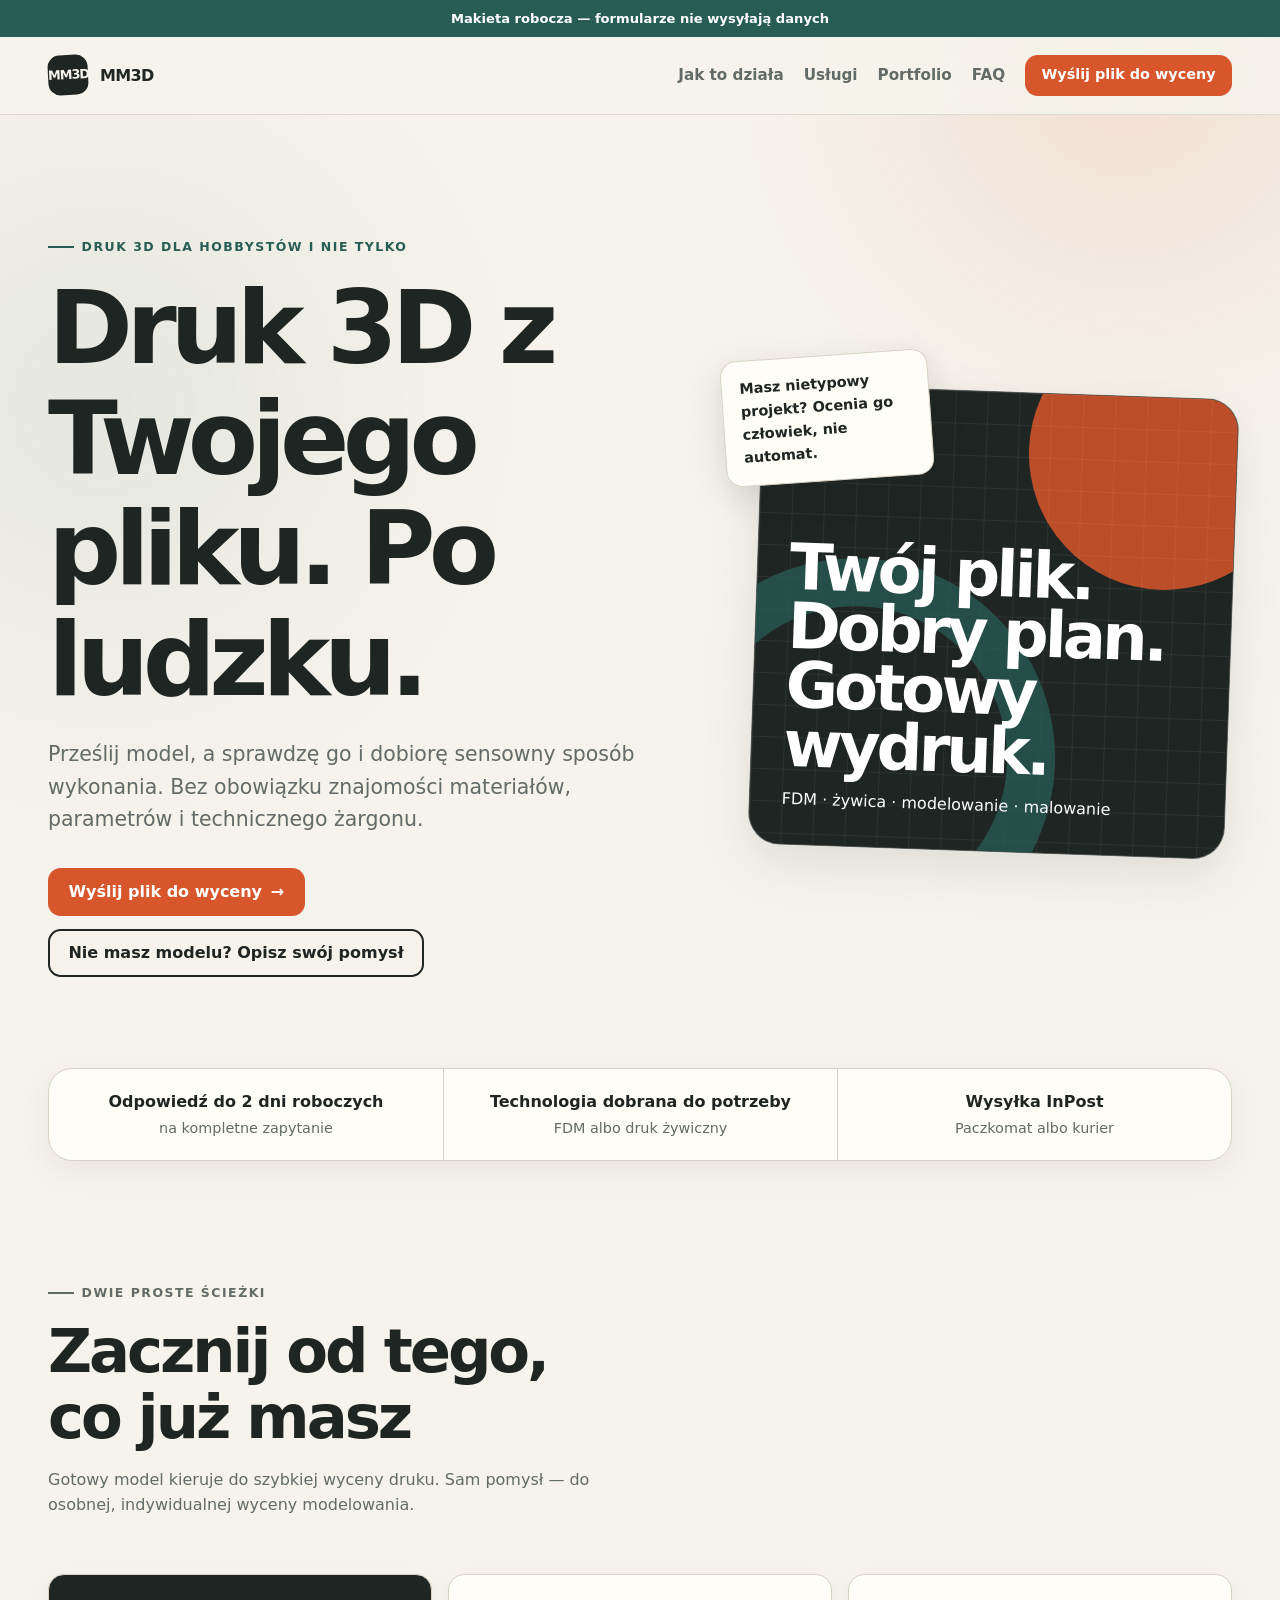
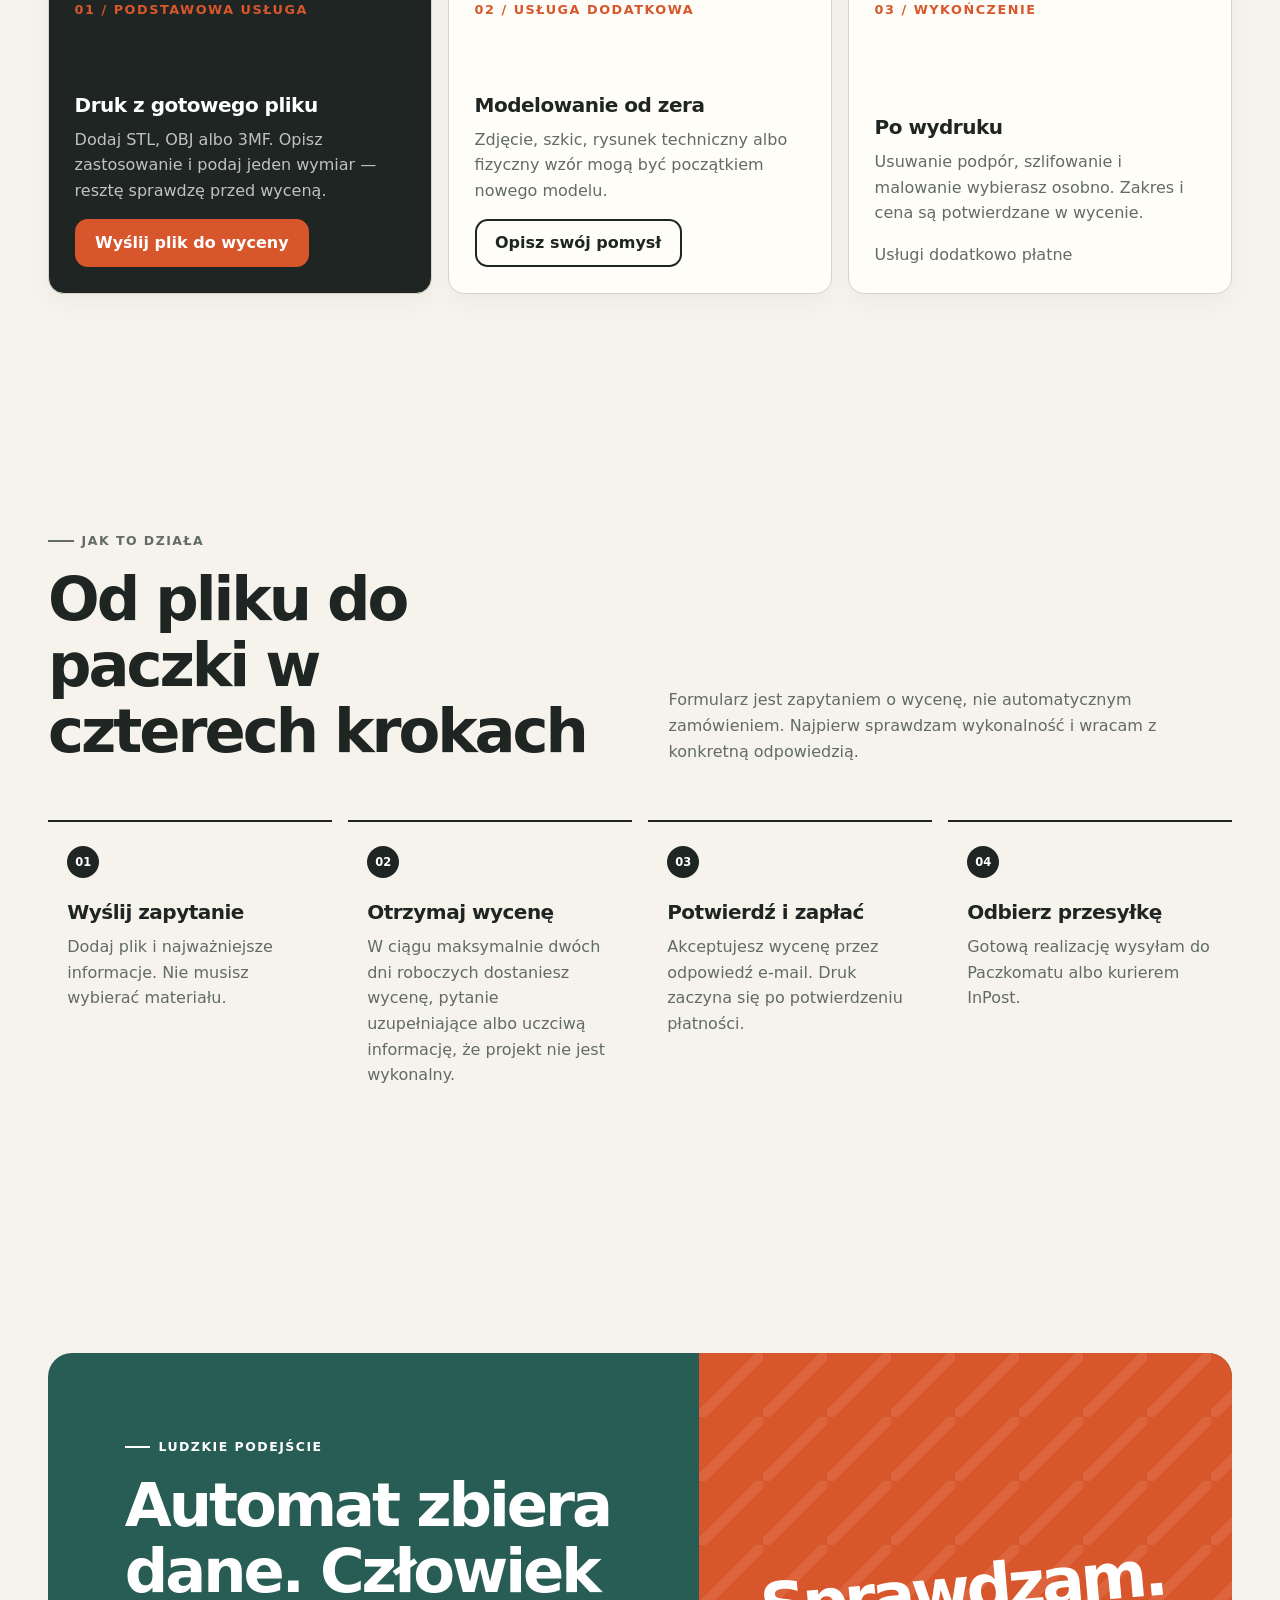
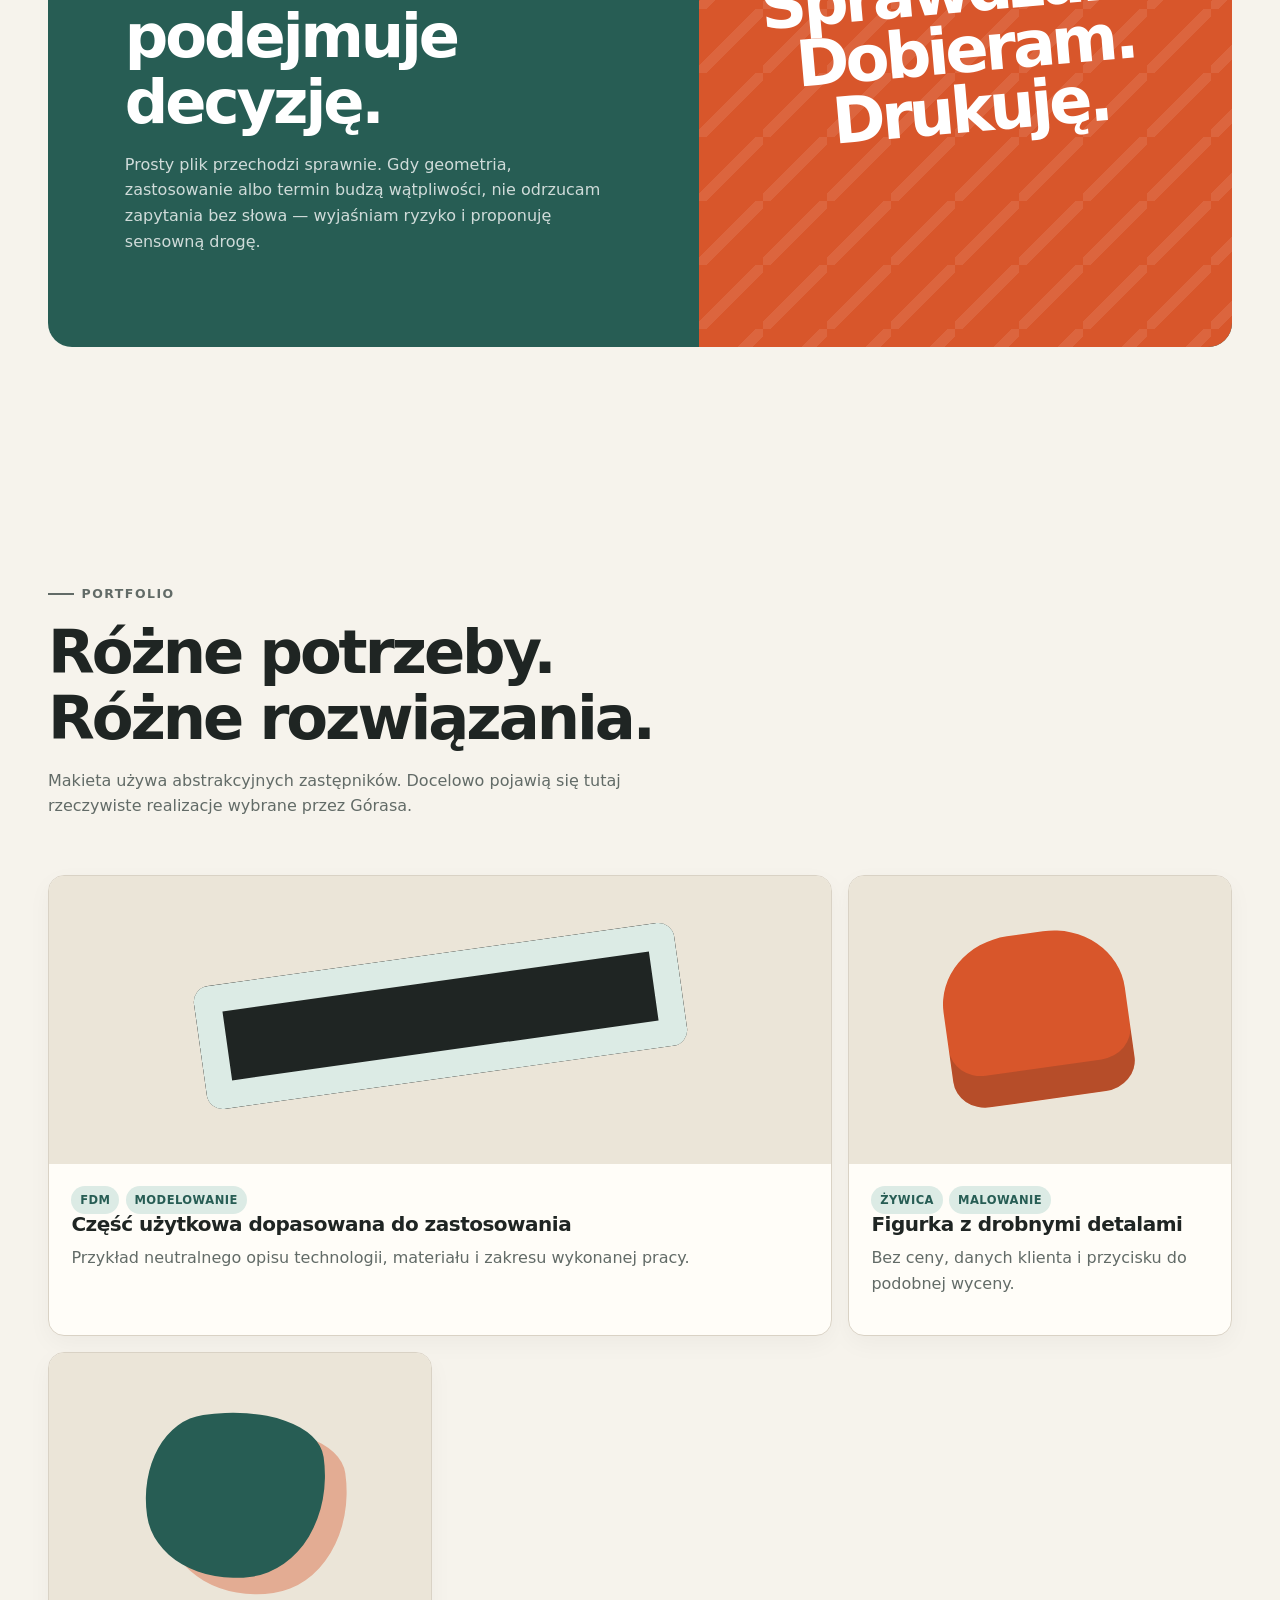
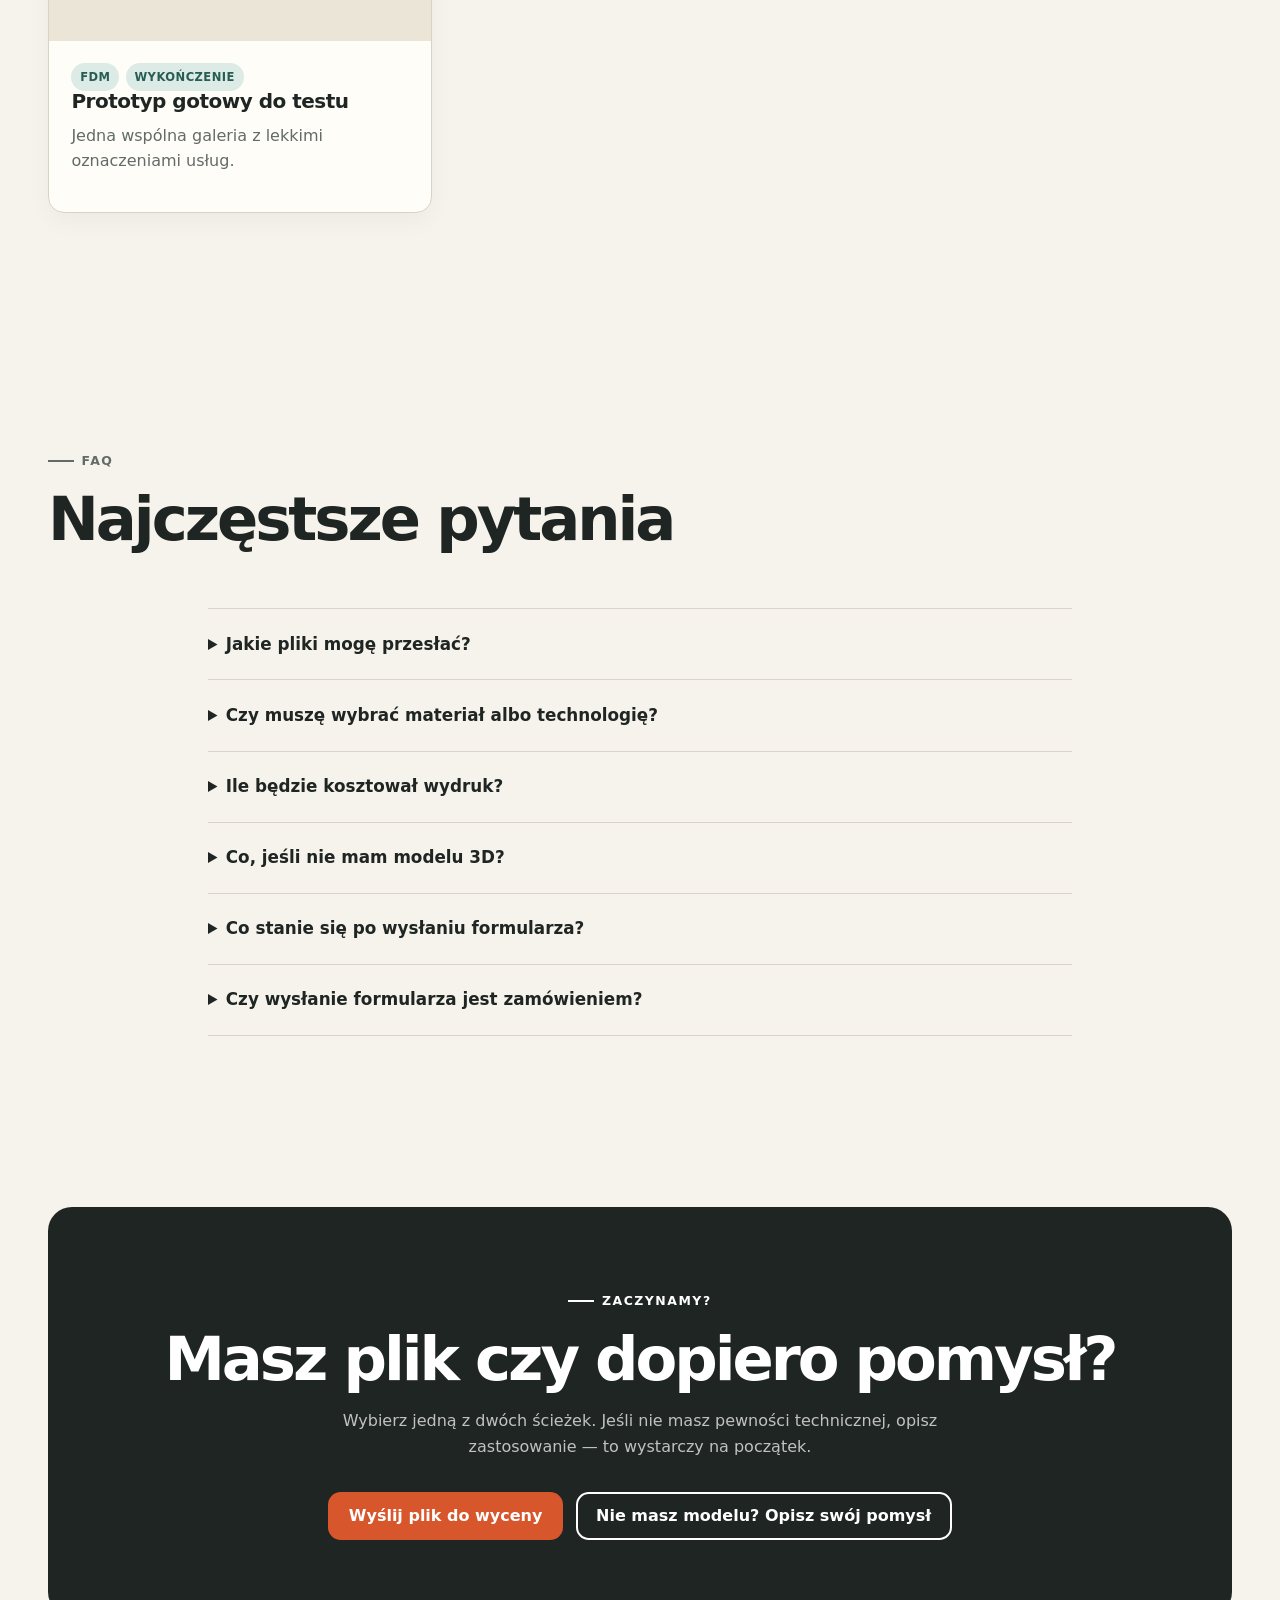
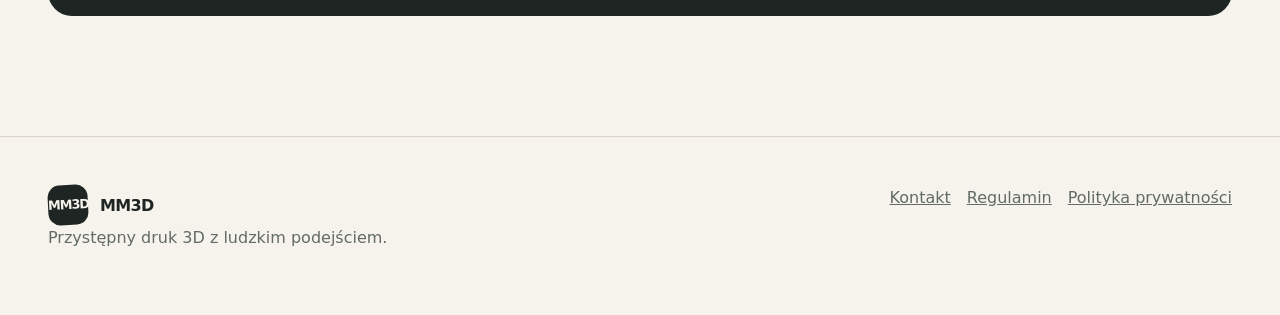
==== prototype/index.html @ 3cea1b80 "Complete business handoff and first website prototype" ====
<!doctype html>
<html lang="pl">
  <head>
    <meta charset="utf-8">
    <meta name="viewport" content="width=device-width, initial-scale=1">
    <meta name="description" content="MM3D — przystępny druk 3D z Twojego pliku i modelowanie od zera.">
    <title>MM3D — druk 3D po ludzku</title>
    <link rel="icon" href="favicon.svg" type="image/svg+xml">
    <link rel="stylesheet" href="styles.css">
    <script src="app.js" defer></script>
  </head>
  <body>
    <a class="skip-link" href="#main">Przejdź do treści</a>
    <div class="prototype-banner">Makieta robocza — formularze nie wysyłają danych</div>

    <header class="site-header">
      <div class="nav-shell">
        <a class="brand" href="index.html" aria-label="MM3D — strona główna">
          <span class="brand-mark" aria-hidden="true">MM3D</span>
          <span>MM3D</span>
        </a>
        <button class="menu-button" type="button" aria-expanded="false" aria-controls="main-nav" data-menu-button>Menu</button>
        <nav class="nav-links" id="main-nav" aria-label="Główna nawigacja" data-nav>
          <a href="#jak-to-dziala">Jak to działa</a>
          <a href="#uslugi">Usługi</a>
          <a href="#portfolio">Portfolio</a>
          <a href="#faq">FAQ</a>
          <a class="button small" href="wycena-druku.html">Wyślij plik do wyceny</a>
        </nav>
      </div>
    </header>

    <main id="main">
      <section class="hero">
        <div>
          <p class="eyebrow">Druk 3D dla hobbystów i nie tylko</p>
          <h1>Druk 3D z Twojego pliku. Po ludzku.</h1>
          <p class="lead">Prześlij model, a sprawdzę go i dobiorę sensowny sposób wykonania. Bez obowiązku znajomości materiałów, parametrów i technicznego żargonu.</p>
          <div class="actions">
            <a class="button" href="wycena-druku.html">Wyślij plik do wyceny <span aria-hidden="true">→</span></a>
            <a class="button secondary" href="modelowanie.html">Nie masz modelu? Opisz swój pomysł</a>
          </div>
        </div>
        <div class="hero-art" aria-label="Dekoracyjna ilustracja symbolizująca druk 3D">
          <div class="floating-note">Masz nietypowy projekt? Ocenia go człowiek, nie automat.</div>
          <div class="machine-card">
            <div class="machine-grid"></div>
            <div class="machine-copy">
              <strong>Twój plik. Dobry plan. Gotowy wydruk.</strong>
              <span>FDM · żywica · modelowanie · malowanie</span>
            </div>
          </div>
        </div>
      </section>

      <div class="trust-row" aria-label="Najważniejsze informacje">
        <div class="trust-item"><strong>Odpowiedź do 2 dni roboczych</strong><span>na kompletne zapytanie</span></div>
        <div class="trust-item"><strong>Technologia dobrana do potrzeby</strong><span>FDM albo druk żywiczny</span></div>
        <div class="trust-item"><strong>Wysyłka InPost</strong><span>Paczkomat albo kurier</span></div>
      </div>

      <section class="section" id="uslugi">
        <div class="section-head">
          <div>
            <p class="eyebrow">Dwie proste ścieżki</p>
            <h2>Zacznij od tego, co już masz</h2>
            <p>Gotowy model kieruje do szybkiej wyceny druku. Sam pomysł — do osobnej, indywidualnej wyceny modelowania.</p>
          </div>
        </div>
        <div class="grid-3">
          <article class="card service-card primary">
            <span class="service-number">01 / PODSTAWOWA USŁUGA</span>
            <div>
              <h3>Druk z gotowego pliku</h3>
              <p>Dodaj STL, OBJ albo 3MF. Opisz zastosowanie i podaj jeden wymiar — resztę sprawdzę przed wyceną.</p>
              <a class="button" href="wycena-druku.html">Wyślij plik do wyceny</a>
            </div>
          </article>
          <article class="card service-card">
            <span class="service-number">02 / USŁUGA DODATKOWA</span>
            <div>
              <h3>Modelowanie od zera</h3>
              <p>Zdjęcie, szkic, rysunek techniczny albo fizyczny wzór mogą być początkiem nowego modelu.</p>
              <a class="button secondary" href="modelowanie.html">Opisz swój pomysł</a>
            </div>
          </article>
          <article class="card service-card">
            <span class="service-number">03 / WYKOŃCZENIE</span>
            <div>
              <h3>Po wydruku</h3>
              <p>Usuwanie podpór, szlifowanie i malowanie wybierasz osobno. Zakres i cena są potwierdzane w wycenie.</p>
              <span class="muted">Usługi dodatkowo płatne</span>
            </div>
          </article>
        </div>
      </section>

      <section class="section" id="jak-to-dziala">
        <div class="section-head">
          <div>
            <p class="eyebrow">Jak to działa</p>
            <h2>Od pliku do paczki w czterech krokach</h2>
          </div>
          <p>Formularz jest zapytaniem o wycenę, nie automatycznym zamówieniem. Najpierw sprawdzam wykonalność i wracam z konkretną odpowiedzią.</p>
        </div>
        <div class="grid-4 steps">
          <article class="step"><h3>Wyślij zapytanie</h3><p>Dodaj plik i najważniejsze informacje. Nie musisz wybierać materiału.</p></article>
          <article class="step"><h3>Otrzymaj wycenę</h3><p>W ciągu maksymalnie dwóch dni roboczych dostaniesz wycenę, pytanie uzupełniające albo uczciwą informację, że projekt nie jest wykonalny.</p></article>
          <article class="step"><h3>Potwierdź i zapłać</h3><p>Akceptujesz wycenę przez odpowiedź e-mail. Druk zaczyna się po potwierdzeniu płatności.</p></article>
          <article class="step"><h3>Odbierz przesyłkę</h3><p>Gotową realizację wysyłam do Paczkomatu albo kurierem InPost.</p></article>
        </div>
      </section>

      <section class="section">
        <div class="human-panel">
          <div class="human-copy">
            <p class="eyebrow" style="color:#fff">Ludzkie podejście</p>
            <h2>Automat zbiera dane. Człowiek podejmuje decyzję.</h2>
            <p>Prosty plik przechodzi sprawnie. Gdy geometria, zastosowanie albo termin budzą wątpliwości, nie odrzucam zapytania bez słowa — wyjaśniam ryzyko i proponuję sensowną drogę.</p>
          </div>
          <div class="human-side" aria-hidden="true"><span>Sprawdzam. Dobieram. Drukuję.</span></div>
        </div>
      </section>

      <section class="section" id="portfolio">
        <div class="section-head">
          <div>
            <p class="eyebrow">Portfolio</p>
            <h2>Różne potrzeby. Różne rozwiązania.</h2>
            <p>Makieta używa abstrakcyjnych zastępników. Docelowo pojawią się tutaj rzeczywiste realizacje wybrane przez Górasa.</p>
          </div>
        </div>
        <div class="portfolio-grid">
          <article class="card portfolio-card wide">
            <div class="portfolio-visual utility" role="img" aria-label="Miejsce na zdjęcie części użytkowej"></div>
            <div class="card-body"><div class="tag-list"><span class="tag">FDM</span><span class="tag">Modelowanie</span></div><h3>Część użytkowa dopasowana do zastosowania</h3><p class="muted">Przykład neutralnego opisu technologii, materiału i zakresu wykonanej pracy.</p></div>
          </article>
          <article class="card portfolio-card">
            <div class="portfolio-visual resin" role="img" aria-label="Miejsce na zdjęcie figurki żywicznej"></div>
            <div class="card-body"><div class="tag-list"><span class="tag">Żywica</span><span class="tag">Malowanie</span></div><h3>Figurka z drobnymi detalami</h3><p class="muted">Bez ceny, danych klienta i przycisku do podobnej wyceny.</p></div>
          </article>
          <article class="card portfolio-card">
            <div class="portfolio-visual" role="img" aria-label="Miejsce na zdjęcie wydruku FDM"></div>
            <div class="card-body"><div class="tag-list"><span class="tag">FDM</span><span class="tag">Wykończenie</span></div><h3>Prototyp gotowy do testu</h3><p class="muted">Jedna wspólna galeria z lekkimi oznaczeniami usług.</p></div>
          </article>
        </div>
      </section>

      <section class="section" id="faq">
        <div class="section-head">
          <div><p class="eyebrow">FAQ</p><h2>Najczęstsze pytania</h2></div>
        </div>
        <div class="faq-list">
          <details><summary>Jakie pliki mogę przesłać?</summary><p>W pierwszej wersji: STL, OBJ i 3MF. Kilka plików może tworzyć jeden powiązany komplet. Niezależne modele wymagają osobnych zapytań.</p></details>
          <details><summary>Czy muszę wybrać materiał albo technologię?</summary><p>Nie. Opisz zastosowanie i warunki użytkowania, a MM3D dobierze odpowiednią technologię i materiał. Jeśli masz preferencję FDM albo druku żywicznego, możesz ją zaznaczyć.</p></details>
          <details><summary>Ile będzie kosztował wydruk?</summary><p>Każdy model wymaga oceny geometrii, wielkości, liczby sztuk i oczekiwanego wykończenia. Dlatego cena pojawia się dopiero w indywidualnej wycenie.</p></details>
          <details><summary>Co, jeśli nie mam modelu 3D?</summary><p>Skorzystaj z osobnego formularza „Nie masz modelu? Opisz swój pomysł”. Możesz dodać zdjęcia, szkice, rysunki techniczne lub zgłosić fizyczny przedmiot do pomiarów.</p></details>
          <details><summary>Co stanie się po wysłaniu formularza?</summary><p>Otrzymasz e-mail z numerem sprawy i podsumowaniem. MM3D odpowie na kompletne zapytanie maksymalnie w ciągu dwóch dni roboczych.</p></details>
          <details><summary>Czy wysłanie formularza jest zamówieniem?</summary><p>Nie. To zapytanie ofertowe. Zamówienie powstaje dopiero po otrzymaniu wyceny, jej jednoznacznej akceptacji i potwierdzeniu przez MM3D.</p></details>
        </div>
      </section>

      <section class="section compact">
        <div class="cta-panel">
          <p class="eyebrow" style="color:#fff">Zaczynamy?</p>
          <h2>Masz plik czy dopiero pomysł?</h2>
          <p>Wybierz jedną z dwóch ścieżek. Jeśli nie masz pewności technicznej, opisz zastosowanie — to wystarczy na początek.</p>
          <div class="actions">
            <a class="button" href="wycena-druku.html">Wyślij plik do wyceny</a>
            <a class="button secondary" href="modelowanie.html">Nie masz modelu? Opisz swój pomysł</a>
          </div>
        </div>
      </section>
    </main>

    <footer class="site-footer">
      <div class="footer-shell">
        <div><a class="brand" href="index.html"><span class="brand-mark" aria-hidden="true">MM3D</span><span>MM3D</span></a><p class="muted">Przystępny druk 3D z ludzkim podejściem.</p></div>
        <div class="footer-links"><a href="#">Kontakt</a><a href="#">Regulamin</a><a href="#">Polityka prywatności</a></div>
      </div>
    </footer>
  </body>
</html>
---- prototype/styles.css ----
:root {
  color-scheme: light;
  --ink: #1f2523;
  --muted: #626b67;
  --paper: #f6f3ec;
  --surface: #fffdf8;
  --surface-strong: #ebe5d8;
  --line: #d9d2c5;
  --brand: #d8562b;
  --brand-dark: #9f3718;
  --accent: #275d54;
  --accent-soft: #dcebe5;
  --focus: #1167d8;
  --danger: #a72c28;
  --shadow: 0 18px 50px rgb(31 37 35 / 10%);
  --radius-sm: 0.65rem;
  --radius: 1rem;
  --radius-lg: 1.5rem;
  --max: 74rem;
}

* {
  box-sizing: border-box;
}

html {
  scroll-behavior: smooth;
}

body {
  margin: 0;
  background: var(--paper);
  color: var(--ink);
  font-family: Inter, ui-sans-serif, system-ui, -apple-system, BlinkMacSystemFont, "Segoe UI", sans-serif;
  line-height: 1.6;
}

body::before {
  position: fixed;
  inset: 0;
  z-index: -1;
  background:
    radial-gradient(circle at 88% 8%, rgb(216 86 43 / 12%), transparent 24rem),
    radial-gradient(circle at 8% 45%, rgb(39 93 84 / 8%), transparent 26rem);
  content: "";
  pointer-events: none;
}

a {
  color: inherit;
}

img,
svg {
  display: block;
  max-width: 100%;
}

button,
input,
select,
textarea {
  font: inherit;
}

:focus-visible {
  outline: 3px solid var(--focus);
  outline-offset: 3px;
}

.skip-link {
  position: fixed;
  top: 0.75rem;
  left: 0.75rem;
  z-index: 100;
  padding: 0.7rem 1rem;
  border-radius: var(--radius-sm);
  background: var(--ink);
  color: white;
  transform: translateY(-160%);
}

.skip-link:focus {
  transform: translateY(0);
}

.site-header {
  position: sticky;
  top: 0;
  z-index: 20;
  border-bottom: 1px solid rgb(217 210 197 / 80%);
  background: rgb(246 243 236 / 92%);
  backdrop-filter: blur(12px);
}

.nav-shell,
.section,
.hero,
.footer-shell {
  width: min(calc(100% - 2rem), var(--max));
  margin-inline: auto;
}

.nav-shell {
  display: flex;
  min-height: 4.8rem;
  align-items: center;
  justify-content: space-between;
  gap: 1.2rem;
}

.brand {
  display: inline-flex;
  align-items: center;
  gap: 0.75rem;
  color: var(--ink);
  font-weight: 900;
  letter-spacing: -0.04em;
  text-decoration: none;
}

.brand-mark {
  display: grid;
  width: 2.5rem;
  height: 2.5rem;
  place-items: center;
  border-radius: 0.75rem;
  background: var(--ink);
  color: var(--paper);
  font-size: 0.8rem;
  letter-spacing: -0.08em;
  transform: rotate(-3deg);
}

.nav-links {
  display: flex;
  align-items: center;
  gap: 1.25rem;
}

.nav-links a:not(.button) {
  color: var(--muted);
  font-size: 0.95rem;
  font-weight: 700;
  text-decoration: none;
}

.nav-links a:hover {
  color: var(--ink);
}

.menu-button {
  display: none;
  min-width: 2.8rem;
  min-height: 2.8rem;
  border: 1px solid var(--line);
  border-radius: var(--radius-sm);
  background: var(--surface);
  color: var(--ink);
  font-weight: 800;
}

.hero {
  display: grid;
  min-height: 40rem;
  align-items: center;
  grid-template-columns: minmax(0, 1.08fr) minmax(19rem, 0.92fr);
  gap: clamp(2rem, 6vw, 6rem);
  padding-block: clamp(4rem, 9vw, 7.5rem);
}

.eyebrow {
  display: inline-flex;
  align-items: center;
  gap: 0.5rem;
  margin: 0 0 1rem;
  color: var(--accent);
  font-size: 0.78rem;
  font-weight: 900;
  letter-spacing: 0.12em;
  text-transform: uppercase;
}

.eyebrow::before {
  width: 1.6rem;
  height: 2px;
  background: currentColor;
  content: "";
}

h1,
h2,
h3,
p {
  margin-top: 0;
}

h1,
h2,
h3 {
  line-height: 1.08;
  text-wrap: balance;
}

h1 {
  max-width: 12ch;
  margin-bottom: 1.4rem;
  font-size: clamp(3rem, 8vw, 6.4rem);
  letter-spacing: -0.065em;
}

h2 {
  margin-bottom: 1rem;
  font-size: clamp(2rem, 4.8vw, 3.8rem);
  letter-spacing: -0.05em;
}

h3 {
  margin-bottom: 0.65rem;
  font-size: 1.25rem;
  letter-spacing: -0.025em;
}

.lead {
  max-width: 42rem;
  color: var(--muted);
  font-size: clamp(1.05rem, 2vw, 1.28rem);
}

.actions {
  display: flex;
  flex-wrap: wrap;
  gap: 0.8rem;
  margin-top: 2rem;
}

.button {
  display: inline-flex;
  min-height: 3rem;
  align-items: center;
  justify-content: center;
  gap: 0.55rem;
  padding: 0.78rem 1.15rem;
  border: 2px solid transparent;
  border-radius: 0.8rem;
  background: var(--brand);
  color: white;
  font-weight: 850;
  line-height: 1.1;
  text-align: center;
  text-decoration: none;
  transition: transform 160ms ease, background 160ms ease;
}

.button:hover {
  background: var(--brand-dark);
  transform: translateY(-2px);
}

.button.secondary {
  border-color: var(--ink);
  background: transparent;
  color: var(--ink);
}

.button.secondary:hover {
  background: var(--ink);
  color: white;
}

.button.small {
  min-height: 2.6rem;
  padding: 0.65rem 0.9rem;
  font-size: 0.9rem;
}

.hero-art {
  position: relative;
  min-height: 31rem;
}

.machine-card {
  position: absolute;
  inset: 2.2rem 0 0 2rem;
  overflow: hidden;
  border: 1px solid rgb(255 255 255 / 30%);
  border-radius: 2rem;
  background: var(--ink);
  box-shadow: var(--shadow);
  color: white;
  transform: rotate(2deg);
}

.machine-card::before,
.machine-card::after {
  position: absolute;
  border-radius: 50%;
  content: "";
}

.machine-card::before {
  top: -5rem;
  right: -4rem;
  width: 17rem;
  height: 17rem;
  background: var(--brand);
  opacity: 0.85;
}

.machine-card::after {
  bottom: -7rem;
  left: -6rem;
  width: 19rem;
  height: 19rem;
  border: 3rem solid var(--accent);
  opacity: 0.75;
}

.machine-grid {
  position: absolute;
  inset: 0;
  background-image:
    linear-gradient(rgb(255 255 255 / 6%) 1px, transparent 1px),
    linear-gradient(90deg, rgb(255 255 255 / 6%) 1px, transparent 1px);
  background-size: 2rem 2rem;
}

.machine-copy {
  position: absolute;
  right: 2rem;
  bottom: 2rem;
  left: 2rem;
  z-index: 2;
}

.machine-copy strong {
  display: block;
  max-width: 9ch;
  margin-bottom: 0.8rem;
  font-size: clamp(2rem, 5vw, 4.2rem);
  line-height: 0.92;
  letter-spacing: -0.06em;
}

.floating-note {
  position: absolute;
  top: 0;
  left: 0;
  z-index: 3;
  max-width: 13rem;
  padding: 1rem 1.1rem;
  border: 1px solid var(--line);
  border-radius: var(--radius);
  background: var(--surface);
  box-shadow: 0 12px 35px rgb(31 37 35 / 14%);
  font-size: 0.9rem;
  font-weight: 800;
  transform: rotate(-4deg);
}

.trust-row {
  display: grid;
  width: min(calc(100% - 2rem), var(--max));
  margin: -1.5rem auto 0;
  border: 1px solid var(--line);
  border-radius: var(--radius-lg);
  background: var(--surface);
  box-shadow: 0 10px 30px rgb(31 37 35 / 6%);
  grid-template-columns: repeat(3, 1fr);
}

.trust-item {
  padding: 1.25rem 1.5rem;
  text-align: center;
}

.trust-item + .trust-item {
  border-left: 1px solid var(--line);
}

.trust-item strong {
  display: block;
}

.trust-item span {
  color: var(--muted);
  font-size: 0.9rem;
}

.section {
  padding-block: clamp(4.5rem, 9vw, 8rem);
}

.section.compact {
  padding-block: 3.5rem;
}

.section-head {
  display: flex;
  align-items: end;
  justify-content: space-between;
  gap: 2rem;
  margin-bottom: 2.5rem;
}

.section-head > div {
  max-width: 48rem;
}

.section-head p {
  max-width: 37rem;
  color: var(--muted);
}

.grid-2,
.grid-3,
.grid-4 {
  display: grid;
  gap: 1rem;
}

.grid-2 {
  grid-template-columns: repeat(2, minmax(0, 1fr));
}

.grid-3 {
  grid-template-columns: repeat(3, minmax(0, 1fr));
}

.grid-4 {
  grid-template-columns: repeat(4, minmax(0, 1fr));
}

.card {
  border: 1px solid var(--line);
  border-radius: var(--radius);
  background: var(--surface);
  box-shadow: 0 8px 25px rgb(31 37 35 / 4%);
}

.card-body {
  padding: 1.4rem;
}

.service-card {
  display: flex;
  min-height: 20rem;
  flex-direction: column;
  justify-content: space-between;
  padding: 1.6rem;
}

.service-card.primary {
  background: var(--ink);
  color: white;
}

.service-card p {
  color: var(--muted);
}

.service-card.primary p {
  color: rgb(255 255 255 / 72%);
}

.service-number {
  color: var(--brand);
  font-size: 0.8rem;
  font-weight: 900;
  letter-spacing: 0.12em;
}

.steps {
  counter-reset: steps;
}

.step {
  position: relative;
  padding: 1.5rem 1.2rem 1.2rem;
  border-top: 2px solid var(--ink);
  counter-increment: steps;
}

.step::before {
  display: grid;
  width: 2rem;
  height: 2rem;
  margin-bottom: 1.5rem;
  place-items: center;
  border-radius: 50%;
  background: var(--ink);
  color: white;
  content: counter(steps, decimal-leading-zero);
  font-size: 0.72rem;
  font-weight: 900;
}

.step p,
.muted {
  color: var(--muted);
}

.human-panel {
  display: grid;
  overflow: hidden;
  border-radius: var(--radius-lg);
  background: var(--accent);
  color: white;
  grid-template-columns: 1.1fr 0.9fr;
}

.human-copy {
  padding: clamp(2rem, 6vw, 5rem);
}

.human-copy p {
  max-width: 42rem;
  color: rgb(255 255 255 / 78%);
}

.human-side {
  display: grid;
  min-height: 25rem;
  place-items: center;
  background:
    linear-gradient(135deg, transparent 44%, rgb(255 255 255 / 9%) 44% 56%, transparent 56%),
    var(--brand);
  background-size: 4rem 4rem;
}

.human-side span {
  max-width: 9ch;
  font-size: clamp(2rem, 5vw, 4.5rem);
  font-weight: 900;
  line-height: 0.94;
  letter-spacing: -0.06em;
  text-align: center;
  transform: rotate(-5deg);
}

.portfolio-grid {
  display: grid;
  grid-template-columns: repeat(12, 1fr);
  gap: 1rem;
}

.portfolio-card {
  grid-column: span 4;
  overflow: hidden;
}

.portfolio-card.wide {
  grid-column: span 8;
}

.portfolio-visual {
  position: relative;
  min-height: 18rem;
  overflow: hidden;
  background: var(--surface-strong);
}

.portfolio-visual::before,
.portfolio-visual::after {
  position: absolute;
  content: "";
}

.portfolio-visual::before {
  top: 20%;
  left: 25%;
  width: 48%;
  height: 58%;
  border-radius: 38% 62% 48% 52% / 55% 35% 65% 45%;
  background: var(--accent);
  box-shadow: 1.2rem 1.2rem 0 rgb(216 86 43 / 40%);
  transform: rotate(-8deg);
}

.portfolio-visual.resin::before {
  border-radius: 40% 40% 18% 18%;
  background: var(--brand);
  box-shadow: inset 0 -2rem 0 rgb(31 37 35 / 18%);
}

.portfolio-visual.utility::before {
  top: 27%;
  left: 19%;
  width: 62%;
  height: 43%;
  border-radius: 1rem;
  background: var(--ink);
  box-shadow: inset 0 0 0 1.7rem var(--accent-soft);
}

.tag-list {
  display: flex;
  flex-wrap: wrap;
  gap: 0.4rem;
}

.tag {
  display: inline-flex;
  padding: 0.28rem 0.55rem;
  border-radius: 99rem;
  background: var(--accent-soft);
  color: var(--accent);
  font-size: 0.72rem;
  font-weight: 900;
  letter-spacing: 0.04em;
  text-transform: uppercase;
}

.faq-list {
  max-width: 54rem;
  margin-inline: auto;
}

details {
  border-top: 1px solid var(--line);
}

details:last-child {
  border-bottom: 1px solid var(--line);
}

summary {
  padding: 1.35rem 2.5rem 1.35rem 0;
  cursor: pointer;
  font-size: 1.05rem;
  font-weight: 850;
}

details p {
  max-width: 47rem;
  padding-bottom: 1.2rem;
  color: var(--muted);
}

.cta-panel {
  padding: clamp(2rem, 6vw, 5rem);
  border-radius: var(--radius-lg);
  background: var(--ink);
  color: white;
  text-align: center;
}

.cta-panel h2,
.cta-panel p {
  margin-inline: auto;
}

.cta-panel p {
  max-width: 42rem;
  color: rgb(255 255 255 / 72%);
}

.cta-panel .actions {
  justify-content: center;
}

.cta-panel .button.secondary {
  border-color: white;
  color: white;
}

.site-footer {
  margin-top: 4rem;
  border-top: 1px solid var(--line);
}

.footer-shell {
  display: grid;
  padding-block: 3rem;
  grid-template-columns: 1.2fr 0.8fr;
  gap: 2rem;
}

.footer-links {
  display: flex;
  flex-wrap: wrap;
  justify-content: flex-end;
  gap: 1rem;
}

.footer-links a {
  color: var(--muted);
}

.prototype-banner {
  padding: 0.5rem 1rem;
  background: var(--accent);
  color: white;
  font-size: 0.82rem;
  font-weight: 800;
  text-align: center;
}

.page-hero {
  width: min(calc(100% - 2rem), 54rem);
  margin-inline: auto;
  padding-block: clamp(3.5rem, 8vw, 6rem) 2.5rem;
}

.page-hero h1 {
  max-width: 15ch;
  font-size: clamp(2.8rem, 7vw, 5.2rem);
}

.form-shell {
  width: min(calc(100% - 2rem), 54rem);
  margin-inline: auto;
  padding-bottom: 6rem;
}

.form-section {
  margin-bottom: 1rem;
  padding: clamp(1.25rem, 4vw, 2.1rem);
  border: 1px solid var(--line);
  border-radius: var(--radius);
  background: var(--surface);
}

.form-section > p {
  color: var(--muted);
}

.field-grid {
  display: grid;
  grid-template-columns: repeat(2, minmax(0, 1fr));
  gap: 1rem;
}

.field {
  display: grid;
  gap: 0.45rem;
  margin-top: 1rem;
}

.field.full {
  grid-column: 1 / -1;
}

label,
legend {
  font-weight: 800;
}

.hint {
  color: var(--muted);
  font-size: 0.86rem;
}

input,
select,
textarea {
  width: 100%;
  min-height: 3rem;
  padding: 0.75rem 0.85rem;
  border: 1px solid #a9a396;
  border-radius: var(--radius-sm);
  background: white;
  color: var(--ink);
}

textarea {
  min-height: 8rem;
  resize: vertical;
}

input[type="file"] {
  padding: 0.55rem;
}

fieldset {
  min-width: 0;
  margin: 1.2rem 0 0;
  padding: 0;
  border: 0;
}

.choice-grid {
  display: grid;
  grid-template-columns: repeat(2, minmax(0, 1fr));
  gap: 0.65rem;
  margin-top: 0.7rem;
}

.choice {
  display: flex;
  min-height: 3.2rem;
  align-items: start;
  gap: 0.65rem;
  padding: 0.8rem;
  border: 1px solid var(--line);
  border-radius: var(--radius-sm);
  background: white;
  font-weight: 650;
}

.choice input {
  width: 1.2rem;
  min-height: 1.2rem;
  margin-top: 0.1rem;
}

.notice {
  padding: 1rem 1.1rem;
  border-left: 4px solid var(--accent);
  border-radius: 0 var(--radius-sm) var(--radius-sm) 0;
  background: var(--accent-soft);
}

.notice.warning {
  border-left-color: var(--brand);
  background: #f7e5dc;
}

.required {
  color: var(--danger);
}

.form-actions {
  display: flex;
  align-items: center;
  justify-content: space-between;
  gap: 1rem;
  margin-top: 1rem;
}

.form-result {
  display: none;
  margin-top: 1rem;
  padding: 1rem;
  border-radius: var(--radius-sm);
  background: var(--accent-soft);
  color: var(--accent);
  font-weight: 800;
}

.form-result.visible {
  display: block;
}

@media (max-width: 58rem) {
  .menu-button {
    display: inline-grid;
    place-items: center;
  }

  .nav-links {
    position: absolute;
    top: 100%;
    right: 1rem;
    left: 1rem;
    display: none;
    align-items: stretch;
    padding: 1rem;
    border: 1px solid var(--line);
    border-radius: var(--radius);
    background: var(--surface);
    box-shadow: var(--shadow);
    flex-direction: column;
  }

  .nav-links.open {
    display: flex;
  }

  .hero {
    min-height: auto;
    grid-template-columns: 1fr;
  }

  .hero-art {
    min-height: 25rem;
  }

  .grid-4 {
    grid-template-columns: repeat(2, minmax(0, 1fr));
  }

  .grid-3 {
    grid-template-columns: 1fr;
  }

  .human-panel,
  .footer-shell {
    grid-template-columns: 1fr;
  }

  .portfolio-card,
  .portfolio-card.wide {
    grid-column: span 6;
  }

  .footer-links {
    justify-content: flex-start;
  }
}

@media (max-width: 40rem) {
  .nav-shell,
  .section,
  .hero,
  .footer-shell,
  .trust-row,
  .page-hero,
  .form-shell {
    width: min(calc(100% - 1.25rem), var(--max));
  }

  .nav-shell {
    min-height: 4.2rem;
  }

  h1 {
    font-size: clamp(2.65rem, 15vw, 4.3rem);
  }

  .hero {
    padding-top: 3rem;
  }

  .hero-art {
    min-height: 22rem;
  }

  .machine-card {
    inset: 1.5rem 0 0 0.8rem;
  }

  .floating-note {
    left: -0.2rem;
  }

  .trust-row,
  .grid-2,
  .grid-4,
  .field-grid,
  .choice-grid {
    grid-template-columns: 1fr;
  }

  .trust-item + .trust-item {
    border-top: 1px solid var(--line);
    border-left: 0;
  }

  .section-head,
  .form-actions {
    align-items: stretch;
    flex-direction: column;
  }

  .portfolio-card,
  .portfolio-card.wide {
    grid-column: 1 / -1;
  }

  .actions .button,
  .form-actions .button {
    width: 100%;
  }
}

@media (prefers-reduced-motion: reduce) {
  *,
  *::before,
  *::after {
    scroll-behavior: auto !important;
    transition-duration: 0.01ms !important;
  }
}
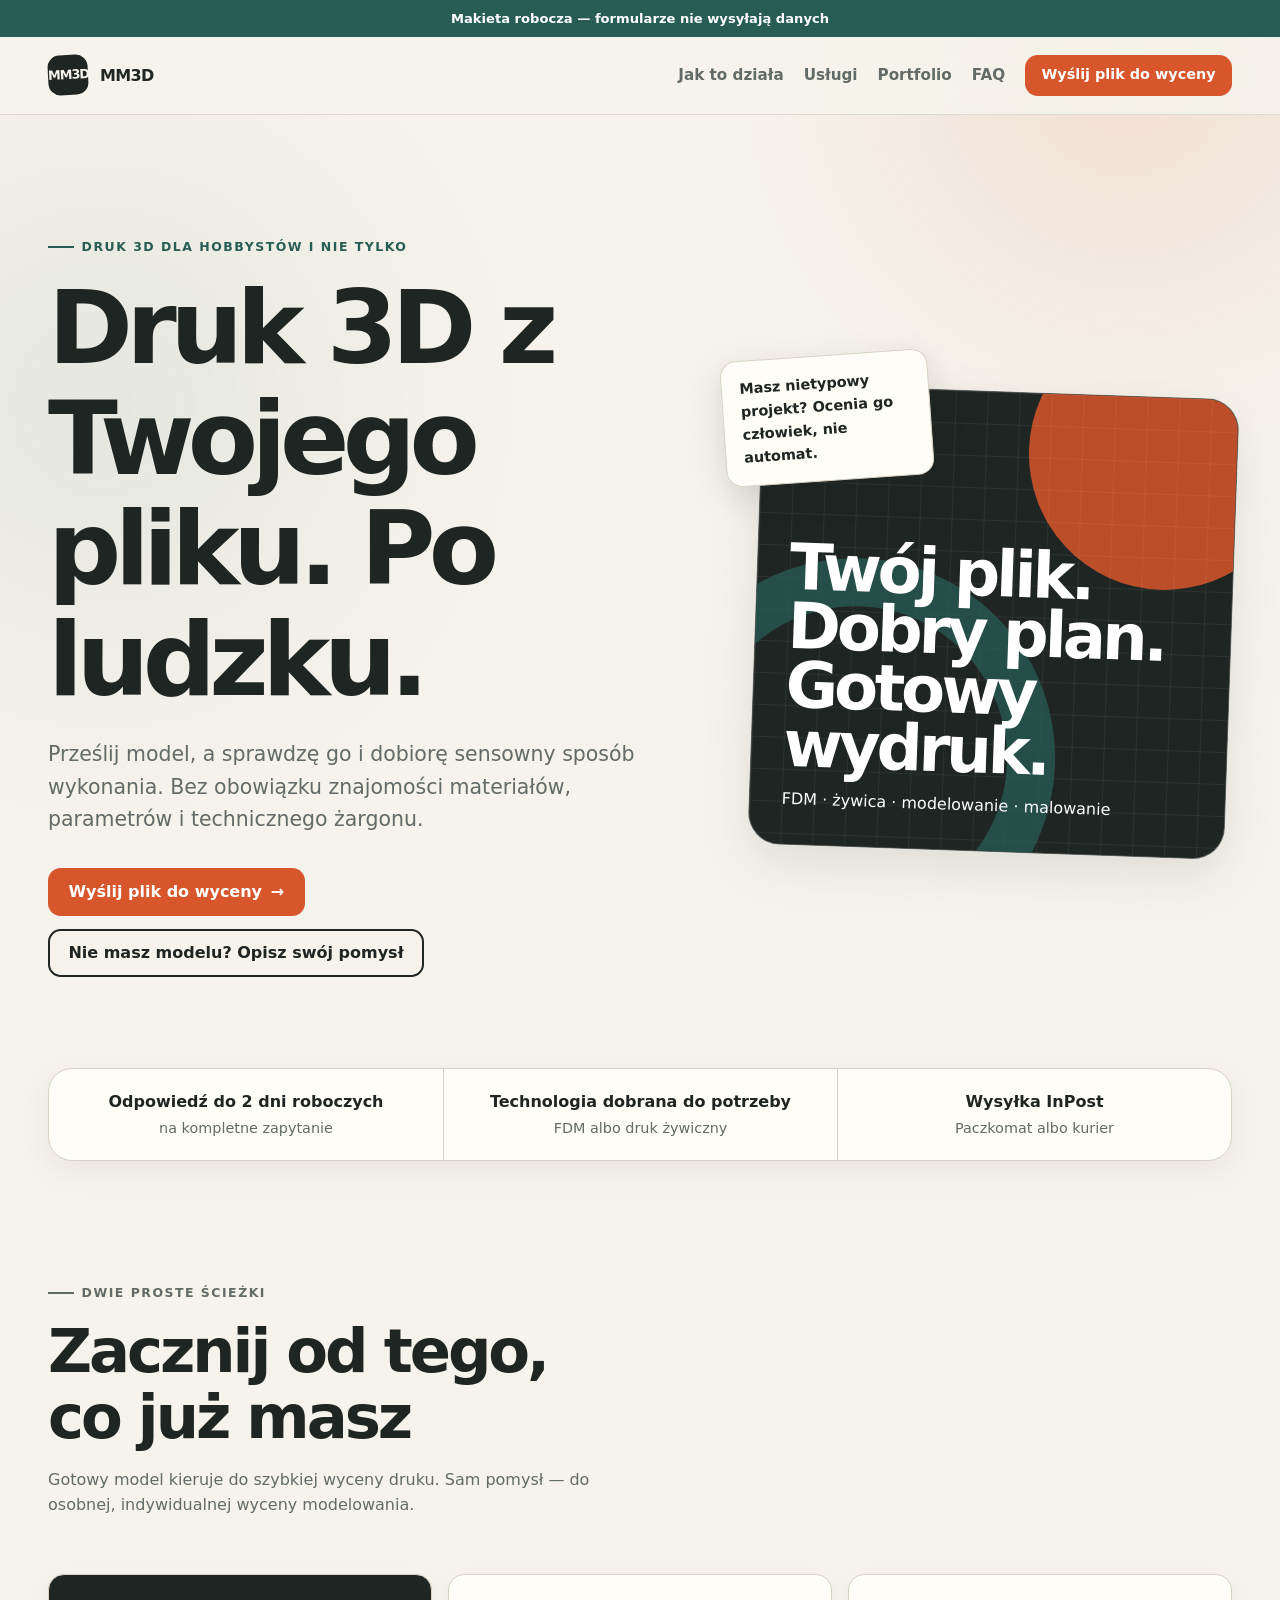
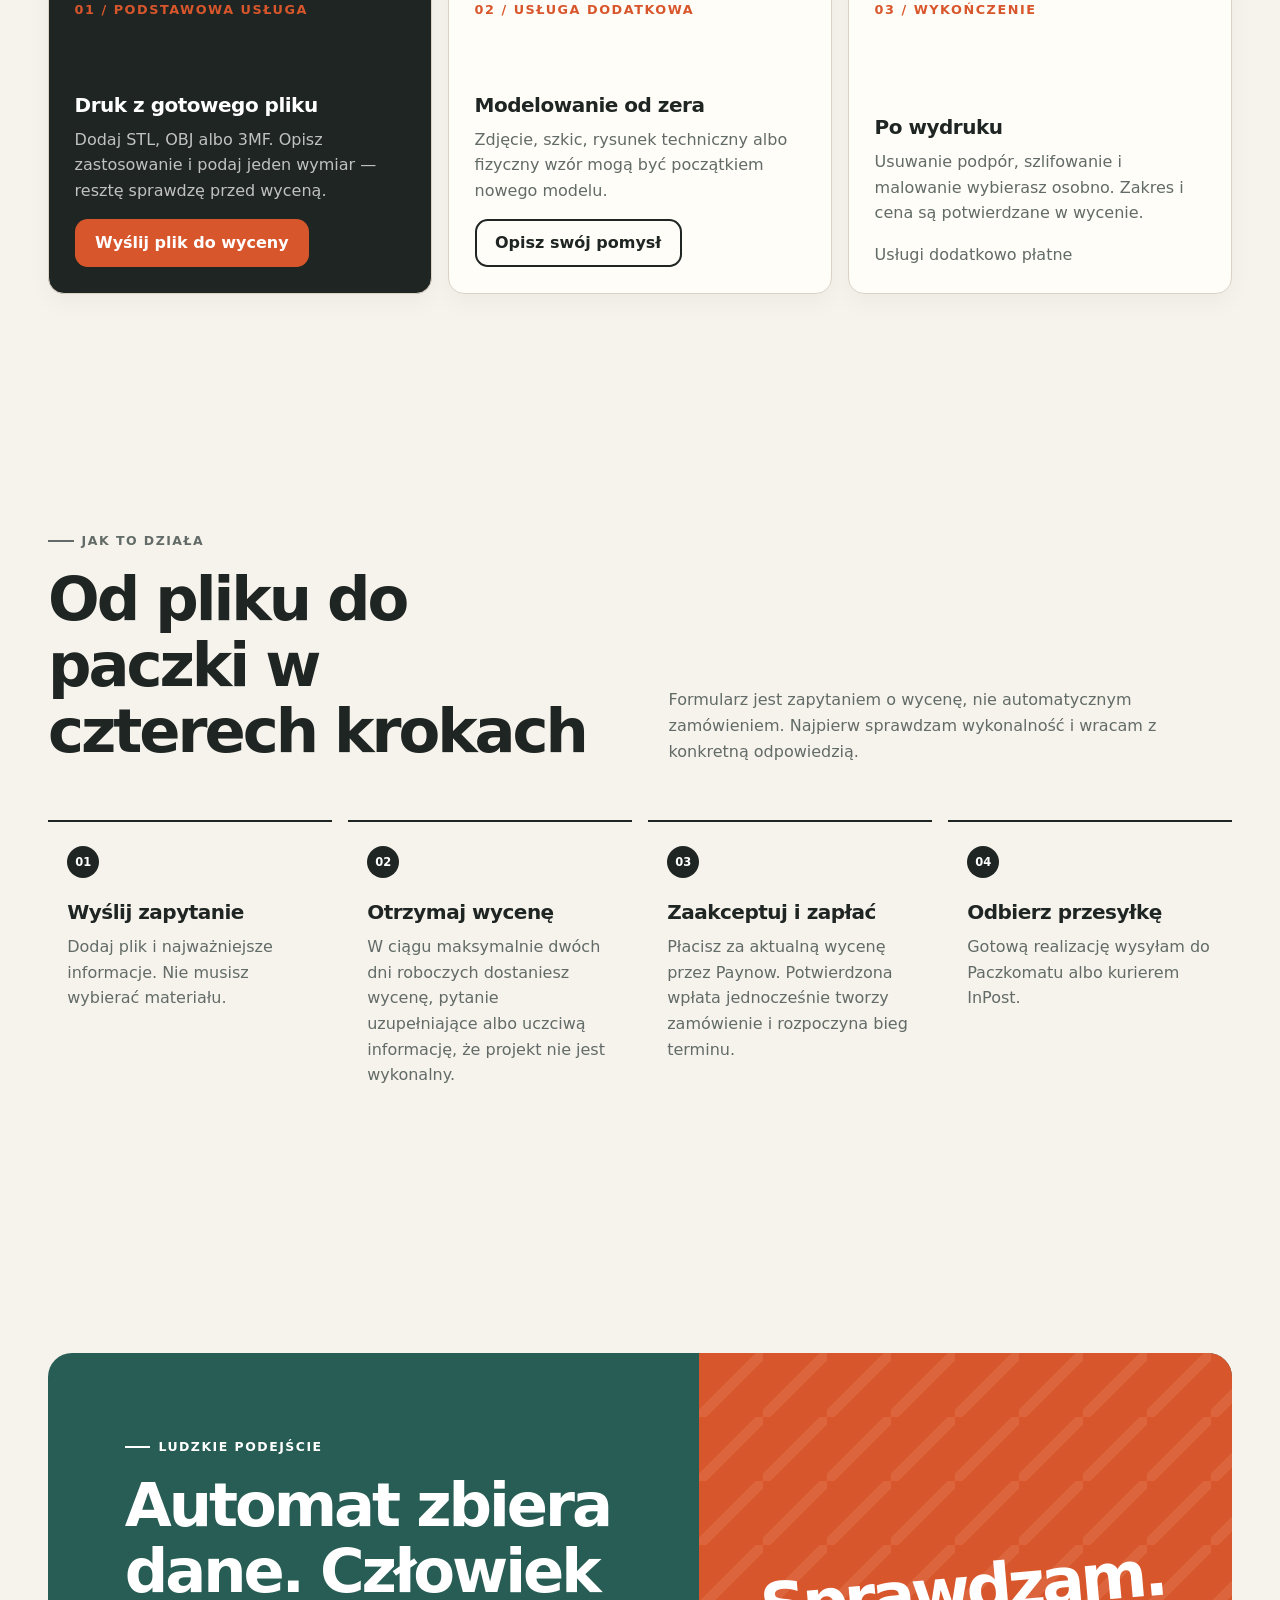
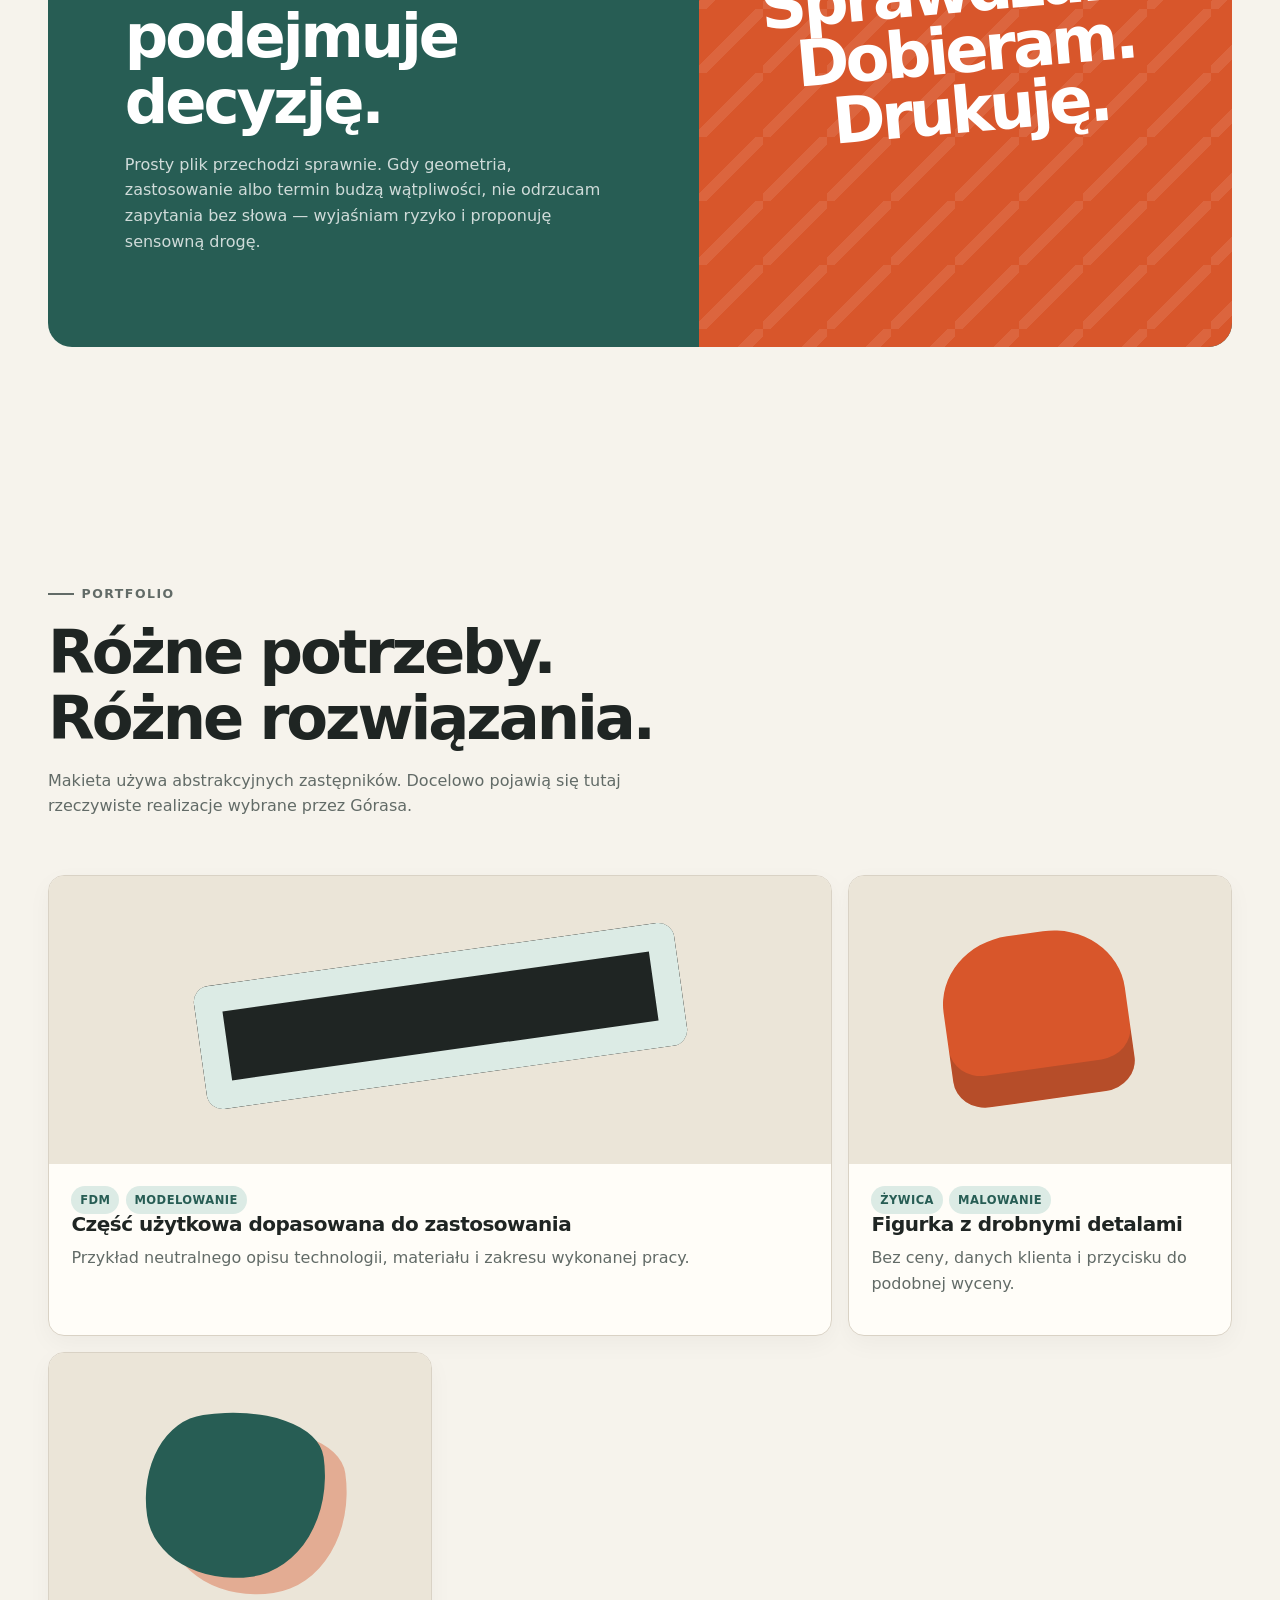
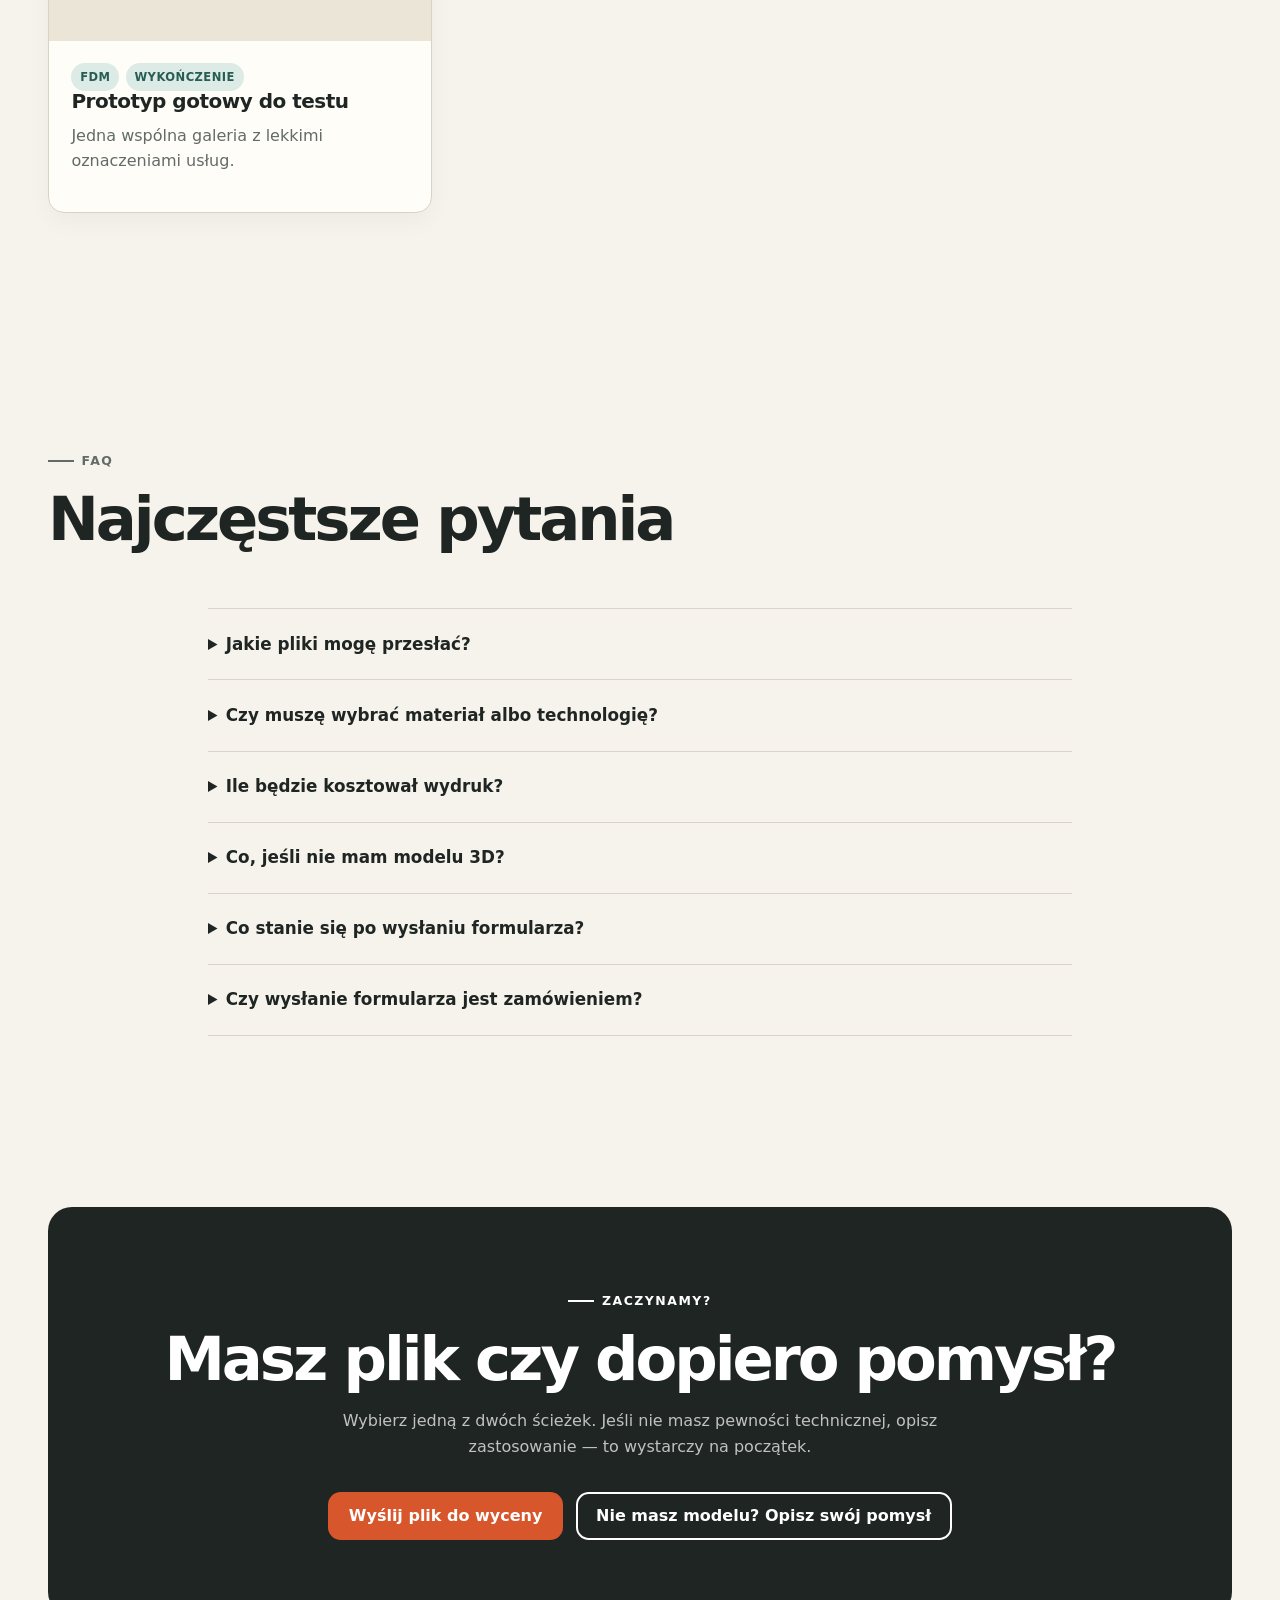
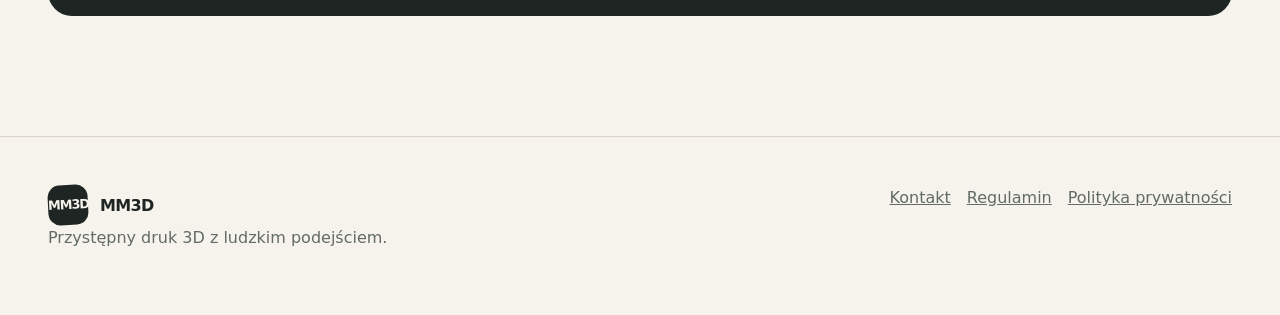
==== commit f3a8939f: "Define quote variants and payment acceptance" ====
--- a/prototype/index.html
+++ b/prototype/index.html
@@ -106,7 +106,7 @@
         <div class="grid-4 steps">
           <article class="step"><h3>Wyślij zapytanie</h3><p>Dodaj plik i najważniejsze informacje. Nie musisz wybierać materiału.</p></article>
           <article class="step"><h3>Otrzymaj wycenę</h3><p>W ciągu maksymalnie dwóch dni roboczych dostaniesz wycenę, pytanie uzupełniające albo uczciwą informację, że projekt nie jest wykonalny.</p></article>
-          <article class="step"><h3>Potwierdź i zapłać</h3><p>Akceptujesz wycenę przez odpowiedź e-mail. Druk zaczyna się po potwierdzeniu płatności.</p></article>
+          <article class="step"><h3>Zaakceptuj i zapłać</h3><p>Płacisz za aktualną wycenę przez Paynow. Potwierdzona wpłata jednocześnie tworzy zamówienie i rozpoczyna bieg terminu.</p></article>
           <article class="step"><h3>Odbierz przesyłkę</h3><p>Gotową realizację wysyłam do Paczkomatu albo kurierem InPost.</p></article>
         </div>
       </section>
@@ -156,7 +156,7 @@
           <details><summary>Ile będzie kosztował wydruk?</summary><p>Każdy model wymaga oceny geometrii, wielkości, liczby sztuk i oczekiwanego wykończenia. Dlatego cena pojawia się dopiero w indywidualnej wycenie.</p></details>
           <details><summary>Co, jeśli nie mam modelu 3D?</summary><p>Skorzystaj z osobnego formularza „Nie masz modelu? Opisz swój pomysł”. Możesz dodać zdjęcia, szkice, rysunki techniczne lub zgłosić fizyczny przedmiot do pomiarów.</p></details>
           <details><summary>Co stanie się po wysłaniu formularza?</summary><p>Otrzymasz e-mail z numerem sprawy i podsumowaniem. MM3D odpowie na kompletne zapytanie maksymalnie w ciągu dwóch dni roboczych.</p></details>
-          <details><summary>Czy wysłanie formularza jest zamówieniem?</summary><p>Nie. To zapytanie ofertowe. Zamówienie powstaje dopiero po otrzymaniu wyceny, jej jednoznacznej akceptacji i potwierdzeniu przez MM3D.</p></details>
+          <details><summary>Czy wysłanie formularza jest zamówieniem?</summary><p>Nie. To zapytanie ofertowe. Zamówienie powstaje dopiero po skutecznej pełnej płatności Paynow za aktualną i ważną wycenę.</p></details>
         </div>
       </section>
 
